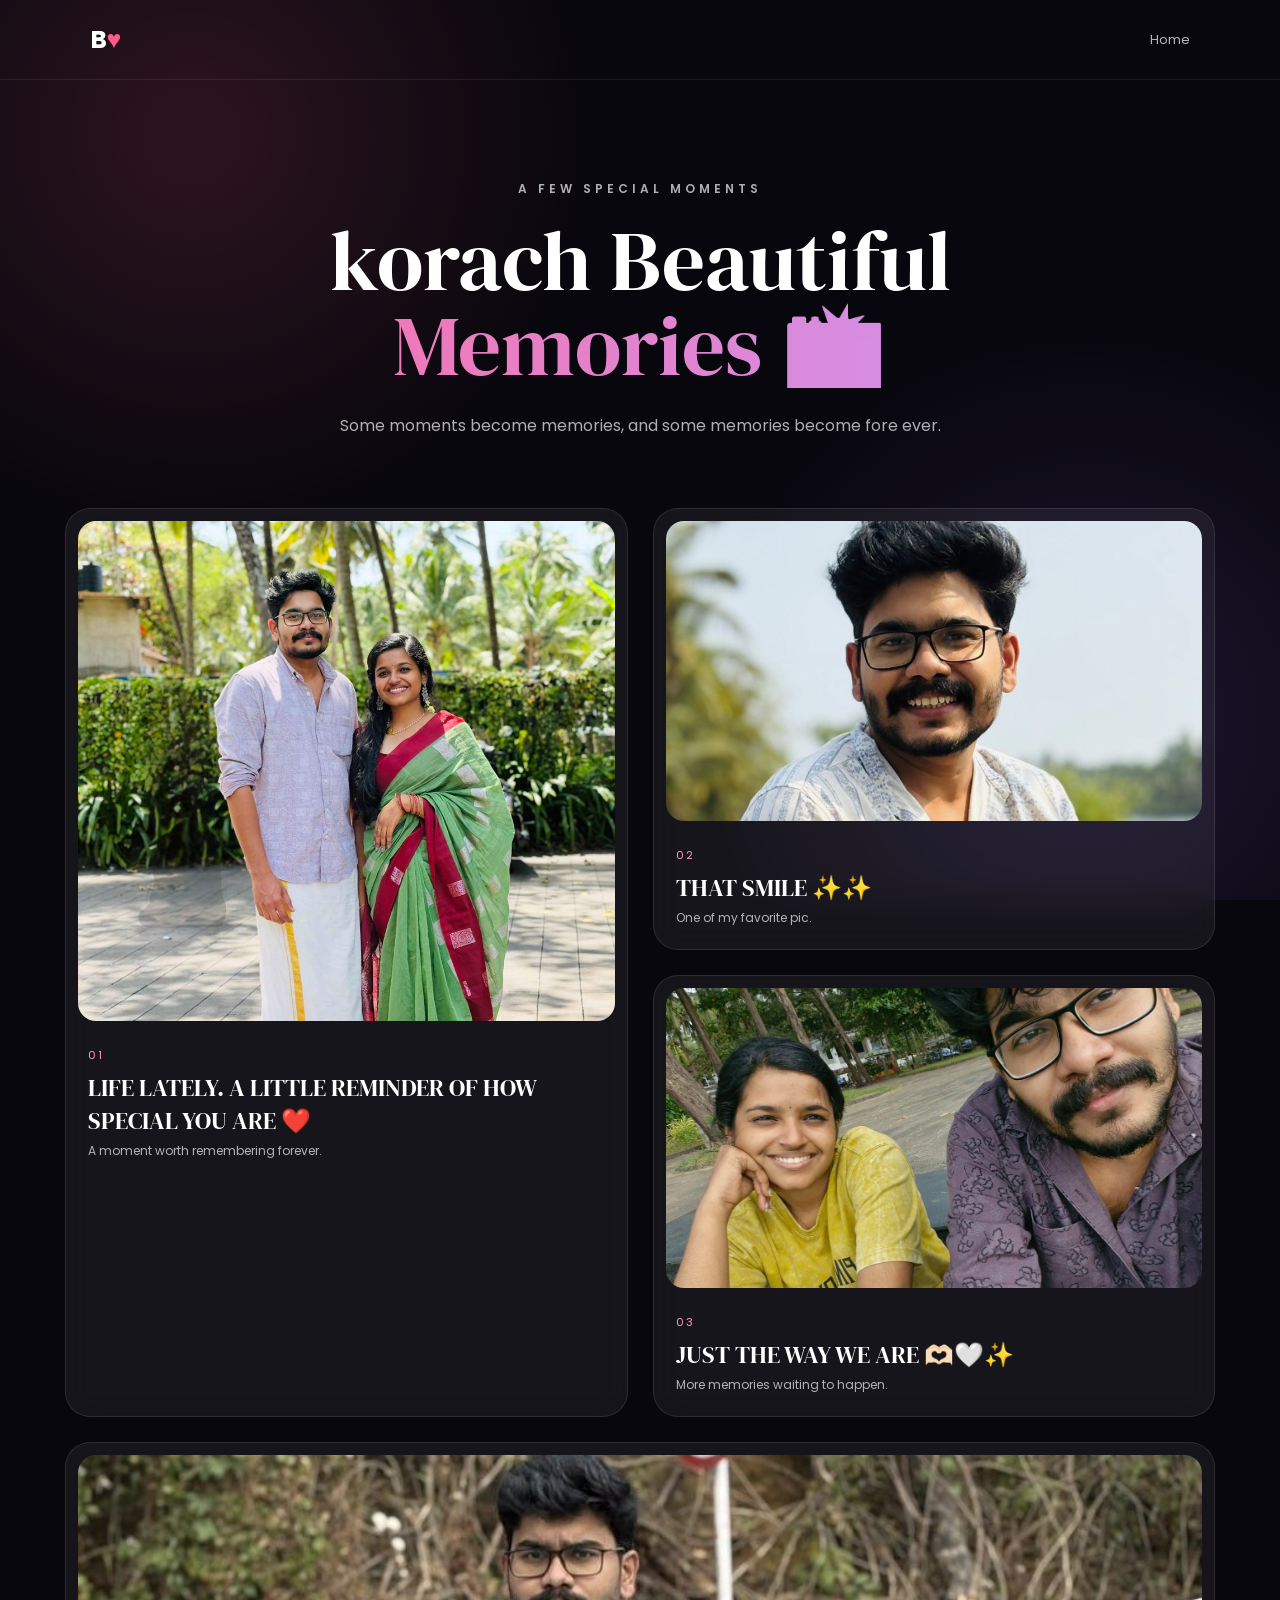
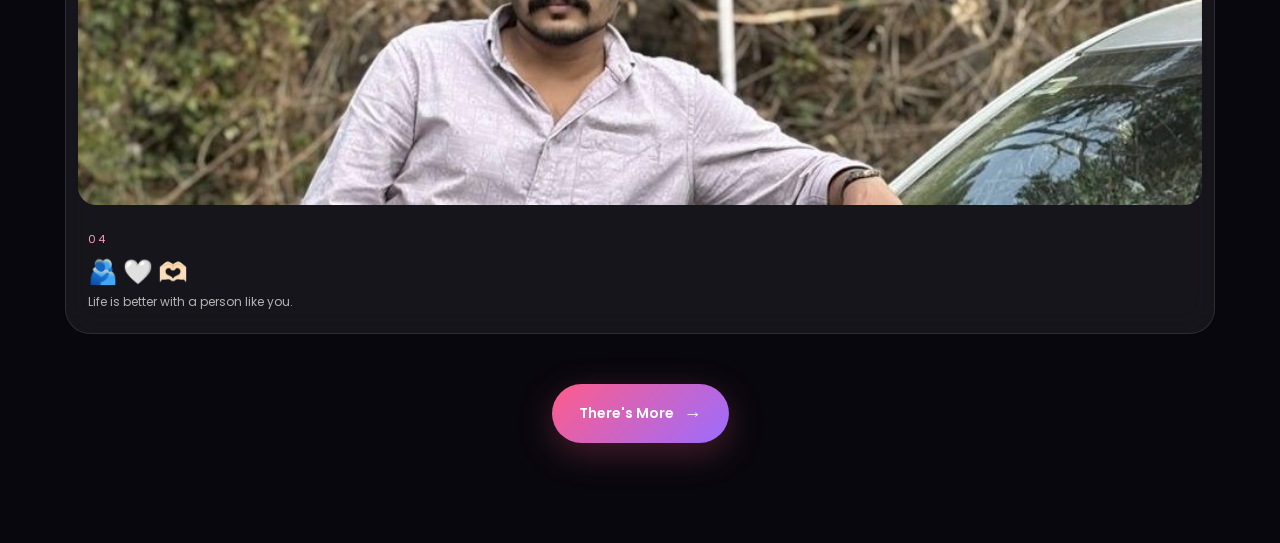
==== memories.html @ e25eefdf "Add birthday website" ====
<!DOCTYPE html>
<html lang="en">

<head>
    <meta charset="UTF-8">
    <meta name="viewport" content="width=device-width, initial-scale=1.0">

    <title>Nalla  Memories 📸</title>

    <link rel="stylesheet" href="style.css">

    <link rel="preconnect" href="https://fonts.googleapis.com">
    <link rel="preconnect" href="https://fonts.gstatic.com" crossorigin>

    <link href="https://fonts.googleapis.com/css2?family=DM+Serif+Display&family=Poppins:wght@300;400;500;600;700&display=swap"
        rel="stylesheet">
</head>

<body>

    <div class="page-background"></div>

    <header class="navbar">

        <div class="logo">
            B<span>♥</span>
        </div>

        <a href="index.html">
            Home
        </a>

    </header>

    <main class="memories-section">

        <div class="section-heading">

            <p class="small-title">
                A FEW SPECIAL MOMENTS
            </p>

            <h1>
                korach Beautiful
                <span>Memories 📸</span>
            </h1>

            <p>
                Some moments become memories,
                and some memories become fore ever.
            </p>

        </div>


        <div class="photo-grid">


            <!-- MEMORY 1 -->

            <div class="photo-card card-large">

                <div class="image-wrapper">

                    <img
                        src="juju.jpeg"
                        alt="Memory 1"
                    >

                </div>

                <div class="photo-info">

                    <span>01</span>

                    <h3>
                         LIFE LATELY. A LITTLE REMINDER OF HOW SPECIAL YOU ARE ❤️
                    </h3>

                    <p>
                        A moment worth remembering forever.
                    </p>

                </div>

            </div>


            <!-- MEMORY 2 -->

            <div class="photo-card">

                <div class="image-wrapper">

                    <img
                        src="yy.jpeg"
                        alt="Memory 2"
                    >

                </div>

                <div class="photo-info">

                    <span>02</span>

                    <h3>
                        THAT SMILE ✨✨
                    </h3>

                    <p>
                        One of my favorite pic.
                    </p>

                </div>

            </div>


            <!-- MEMORY 3 -->

            <div class="photo-card">

                <div class="image-wrapper">

                    <img
                        src="kkjj.jpeg"
                        alt="Memory 3"
                    >

                </div>

                <div class="photo-info">

                    <span>03</span>

                    <h3>
                        JUST THE WAY WE ARE 🫶🏻🤍✨
                    </h3>

                    <p>
                        More memories waiting to happen.
                    </p>

                </div>

            </div>


            <!-- MEMORY 4 -->

            <div class="photo-card card-wide">

                <div class="image-wrapper">

                    <img
                        src="nb.jpeg"
                        alt="Memory 4"
                    >

                </div>

                <div class="photo-info">

                    <span>04</span>

                    <h3>
                        🫂  🤍  🫶🏻
                    </h3>

                    <p>
                        Life is better with a person like you.
                    </p>

                </div>

            </div>

        </div>


        <!-- NEXT PAGE -->

        <a href="message.html" class="main-btn next-btn">

            There's More

            <span>→</span>

        </a>

    </main>

    <script src="script.js"></script>

</body>

</html>
---- style.css ----
/* =========================================================
   BIRTHDAY WEBSITE
   COMPLETE STYLE.CSS
========================================================= */

* {
    margin: 0;
    padding: 0;
    box-sizing: border-box;
}

:root {
    --pink: #ff5c8a;
    --pink-light: #ff9fba;
    --purple: #9b6cff;
    --dark: #08070d;
    --dark-2: #111018;
    --white: #ffffff;
    --muted: rgba(255, 255, 255, 0.68);
}

html {
    scroll-behavior: smooth;
}

body {
    min-height: 100vh;
    background: var(--dark);
    color: white;
    font-family: "Poppins", sans-serif;
    overflow-x: hidden;
}

a {
    text-decoration: none;
}

button {
    font-family: inherit;
}

h1,
h2,
h3 {
    font-family: "DM Serif Display", serif;
    font-weight: 400;
}


/* =========================================================
   COMMON BUTTON
========================================================= */

.main-btn {
    display: inline-flex;
    align-items: center;
    justify-content: center;
    gap: 10px;

    padding: 16px 27px;

    border: none;
    border-radius: 50px;

    color: white;

    background:
        linear-gradient(
            135deg,
            var(--pink),
            var(--purple)
        );

    font-size: 14px;
    font-weight: 600;

    cursor: pointer;

    box-shadow:
        0 10px 35px rgba(255, 92, 138, 0.25);

    transition:
        transform 0.3s ease,
        box-shadow 0.3s ease;
}

.main-btn span {
    font-size: 18px;
}

.main-btn:hover {
    transform: translateY(-4px);

    box-shadow:
        0 15px 50px rgba(255, 92, 138, 0.4);
}

.small-title {
    font-size: 12px;

    letter-spacing: 4px;

    color: var(--pink-light);

    margin-bottom: 20px;

    font-weight: 600;
}


/* =========================================================
   HOME PAGE
========================================================= */

.home-page {
    position: relative;

    background:
        radial-gradient(
            circle at 15% 20%,
            rgba(255, 92, 138, 0.18),
            transparent 30%
        ),
        radial-gradient(
            circle at 85% 80%,
            rgba(155, 108, 255, 0.18),
            transparent 30%
        ),
        var(--dark);
}

.hero {
    min-height: 100vh;

    display: flex;

    align-items: center;
    justify-content: center;

    text-align: center;

    padding: 30px;
}

.hero-content {
    width: min(800px, 100%);

    animation:
        fadeUp 1.2s ease;
}

.hero h1 {
    font-size:
        clamp(60px, 10vw, 120px);

    line-height: 0.95;

    margin-bottom: 30px;
}

.hero h1 span {
    display: block;

    background:
        linear-gradient(
            90deg,
            #ff6b9d,
            #c59bff
        );

    -webkit-background-clip: text;
    background-clip: text;

    color: transparent;
}

.hero-description {
    max-width: 600px;

    margin:
        0 auto 35px;

    color: var(--muted);

    font-size: 16px;

    line-height: 1.8;
}

.scroll-text {
    margin-top: 30px;

    font-size: 11px;

    letter-spacing: 2px;

    color:
        rgba(255,255,255,0.4);
}


/* =========================================================
   FLOATING HEARTS
========================================================= */

.floating-hearts span {
    position: fixed;

    bottom: -50px;

    color:
        rgba(255, 92, 138, 0.35);

    font-size: 25px;

    pointer-events: none;

    animation:
        floatHeart 8s linear infinite;

    z-index: 2;
}

.floating-hearts span:nth-child(1) {
    left: 10%;
    animation-delay: 0s;
}

.floating-hearts span:nth-child(2) {
    left: 25%;
    animation-delay: 2s;
}

.floating-hearts span:nth-child(3) {
    left: 45%;
    animation-delay: 4s;
}

.floating-hearts span:nth-child(4) {
    left: 65%;
    animation-delay: 1s;
}

.floating-hearts span:nth-child(5) {
    left: 80%;
    animation-delay: 3s;
}

.floating-hearts span:nth-child(6) {
    left: 90%;
    animation-delay: 5s;
}

@keyframes floatHeart {

    0% {
        bottom: -50px;
        opacity: 0;

        transform:
            translateX(0)
            rotate(0deg);
    }

    20% {
        opacity: 1;
    }

    100% {
        bottom: 110%;
        opacity: 0;

        transform:
            translateX(80px)
            rotate(360deg);
    }
}


/* =========================================================
   PAGE BACKGROUND
========================================================= */

.page-background {
    position: fixed;

    inset: 0;

    z-index: -1;

    background:
        radial-gradient(
            circle at 15% 15%,
            rgba(255, 92, 138, 0.15),
            transparent 30%
        ),
        radial-gradient(
            circle at 85% 80%,
            rgba(155, 108, 255, 0.15),
            transparent 30%
        ),
        var(--dark);
}


/* =========================================================
   NAVBAR
========================================================= */

.navbar {
    height: 80px;

    display: flex;

    align-items: center;

    justify-content: space-between;

    padding: 0 7%;

    border-bottom:
        1px solid
        rgba(255,255,255,0.08);
}

.navbar .logo {
    font-size: 25px;
    font-weight: 700;
}

.navbar .logo span {
    color: var(--pink);
}

.navbar a {
    color:
        rgba(255,255,255,0.7);

    font-size: 13px;

    transition: 0.3s;
}

.navbar a:hover {
    color: white;
}


/* =========================================================
   MEMORY BUTTON
========================================================= */

.memory {
    position: fixed;

    top: 25px;
    left: 30px;

    z-index: 100;

    display: inline-flex;

    align-items: center;
    justify-content: center;

    padding:
        10px 18px;

    border-radius: 50px;

    color:
        rgba(255,255,255,0.9);

    background:
        rgba(255,255,255,0.07);

    border:
        1px solid
        rgba(255,255,255,0.12);

    backdrop-filter:
        blur(15px);

    -webkit-backdrop-filter:
        blur(15px);

    transition:
        0.3s ease;
}

.memory a {
    color: inherit;
}

.memory:hover {
    color: white;

    background:
        linear-gradient(
            135deg,
            rgba(255,92,138,0.9),
            rgba(155,108,255,0.9)
        );

    border-color: transparent;

    transform:
        translateY(-3px);

    box-shadow:
        0 10px 30px
        rgba(255,92,138,0.25);
}


/* =========================================================
   MEMORIES
========================================================= */

.memories-section {
    width:
        min(1150px, 90%);

    margin: auto;

    padding:
        100px 0;
}

.section-heading {
    text-align: center;

    margin-bottom: 70px;
}

.section-heading h1 {
    font-size:
        clamp(50px, 7vw, 85px);

    line-height: 1;

    margin-bottom: 25px;
}

.section-heading h1 span {
    display: block;

    background:
        linear-gradient(
            90deg,
            #ff6b9d,
            #c59bff
        );

    -webkit-background-clip: text;
    background-clip: text;

    color: transparent;
}

.section-heading p {
    color: var(--muted);
}


/* =========================================================
   PHOTO GRID
========================================================= */

.photo-grid {
    display: grid;

    grid-template-columns:
        repeat(2, 1fr);

    gap: 25px;
}

.photo-card {
    position: relative;

    padding: 12px;

    border-radius: 25px;

    background:
        rgba(255,255,255,0.06);

    border:
        1px solid
        rgba(255,255,255,0.1);

    backdrop-filter:
        blur(15px);

    transition:
        0.4s ease;
}

.photo-card:hover {
    transform:
        translateY(-10px);

    border-color:
        rgba(255,92,138,0.5);

    box-shadow:
        0 25px 70px
        rgba(0,0,0,0.4);
}

.card-large {
    grid-row: span 2;
}

.card-wide {
    grid-column: span 2;
}

.image-wrapper {
    width: 100%;

    height: 300px;

    overflow: hidden;

    border-radius: 18px;
}

.card-large .image-wrapper {
    height: 500px;
}

.card-wide .image-wrapper {
    height: 350px;
}

.image-wrapper img {
    width: 100%;
    height: 100%;

    object-fit: cover;

    display: block;

    transition:
        transform 0.6s ease;
}

.photo-card:hover img {
    transform:
        scale(1.07);
}

.photo-info {
    padding:
        20px 10px 10px;
}

.photo-info span {
    color: var(--pink-light);

    font-size: 11px;

    letter-spacing: 2px;
}

.photo-info h3 {
    font-size: 24px;

    margin:
        5px 0;
}

.photo-info p {
    color: var(--muted);

    font-size: 12px;
}

.next-btn {
    display: flex;

    width: fit-content;

    margin:
        50px auto 0;
}


/* =========================================================
   MESSAGE PAGE
========================================================= */

.message-container {
    min-height: 100vh;

    display: flex;

    flex-direction: column;

    align-items: center;

    justify-content: center;

    text-align: center;

    padding:
        80px 20px 40px;
}

.envelope-icon {
    font-size: 65px;

    margin-bottom: 20px;

    animation:
        heartbeat 1.5s infinite;
}

.message-container h1 {
    font-size:
        clamp(50px, 8vw, 90px);

    line-height: 1;

    margin-bottom: 40px;
}

.message-container h1 span {
    display: block;

    background:
        linear-gradient(
            90deg,
            #ff6b9d,
            #c59bff
        );

    -webkit-background-clip: text;
    background-clip: text;

    color: transparent;
}


/* =========================================================
   MESSAGE CARD
========================================================= */

.message-card {
    width:
        min(750px, 95%);

    min-height: 220px;

    padding: 40px;

    margin-bottom: 40px;

    display: flex;

    align-items: center;
    justify-content: center;

    border-radius: 25px;

    background:
        rgba(255,255,255,0.06);

    border:
        1px solid
        rgba(255,255,255,0.1);

    backdrop-filter:
        blur(20px);

    box-shadow:
        0 20px 80px
        rgba(0,0,0,0.2);
}

.message-card p {
    width: 100%;

    color:
        rgba(255,255,255,0.85);

    font-size: 15px;

    line-height: 2;

    text-align: left;

    white-space: pre-line;
}

.message-card p::after {
    content: "|";

    color: var(--pink-light);

    animation:
        blink 0.8s infinite;
}


/* =========================================================
   SURPRISE PAGE
========================================================= */

.surprise-page {
    position: relative;

    min-height: 100vh;

    overflow-x: hidden;

    background:
        radial-gradient(
            circle at center,
            rgba(255,92,138,0.15),
            transparent 50%
        ),
        var(--dark);
}


/* =========================================================
   CONFETTI
========================================================= */

#confetti {
    position: fixed;

    inset: 0;

    width: 100%;
    height: 100%;

    pointer-events: none;

    z-index: 1000;
}


/* =========================================================
   PREVIOUS BUTTON
========================================================= */

.previous-btn {
    position: fixed;

    top: 25px;
    left: 30px;

    z-index: 100;

    display: inline-flex;

    align-items: center;

    gap: 8px;

    padding:
        10px 18px;

    color:
        rgba(255,255,255,0.9);

    background:
        rgba(255,255,255,0.07);

    border:
        1px solid
        rgba(255,255,255,0.12);

    border-radius: 50px;

    backdrop-filter:
        blur(15px);

    transition:
        0.3s ease;
}

.previous-btn:hover {
    color: white;

    background:
        linear-gradient(
            135deg,
            rgba(255,92,138,0.9),
            rgba(155,108,255,0.9)
        );

    border-color: transparent;

    transform:
        translateY(-3px);

    box-shadow:
        0 10px 30px
        rgba(255,92,138,0.3);
}


/* =========================================================
   SURPRISE CONTAINER
========================================================= */

.surprise-container {
    min-height: 100vh;

    display: flex;

    flex-direction: column;

    align-items: center;

    justify-content: center;

    text-align: center;

    padding:
        80px 20px 40px;
}

.sparkle {
    font-size: 35px;

    margin-bottom: 10px;

    animation:
        sparkle 2s infinite;
}

.surprise-container h1 {
    font-size:
        clamp(50px, 8vw, 100px);

    line-height: 0.95;

    margin-bottom: 5px;
}

.surprise-container h1 span {
    display: block;

    background:
        linear-gradient(
            90deg,
            #ff6b9d,
            #c59bff
        );

    -webkit-background-clip: text;
    background-clip: text;

    color: transparent;
}


/* =========================================================
   CAKE SCENE
========================================================= */

.cake-scene {
    position: relative;

    width: 320px;
    height: 240px;

    margin:
        0 auto;

    display: flex;

    align-items: flex-end;
    justify-content: center;
}


/* =========================================================
   BLACK CAKE
========================================================= */

.cake {
    position: relative;

    width: 220px;
    height: 170px;

    margin: 0 auto;

    transform-origin:
        center bottom;

    transition:
        transform 5s
        cubic-bezier(.65,0,.35,1);
}


/* =========================================================
   PLATE
========================================================= */

.plate {
    position: absolute;

    z-index: 1;

    bottom: 0;
    left: 0;

    width: 220px;
    height: 20px;

    border-radius: 50%;

    background:
        linear-gradient(
            180deg,
            #55505c,
            #f5f5f6
        );

    box-shadow:
        0 8px 25px
        rgba(0,0,0,0.5);
}


/* =========================================================
   BLACK CAKE BODY
========================================================= */

.cake-body {
    position: absolute;

    z-index: 2;

    bottom: 20px;
    left: 25px;

    width: 170px;
    height: 100px;

    border-radius:
        15px
        15px
        25px
        25px;

    background:
        linear-gradient(
            180deg,
            #33323a,
            #050505
        );

    box-shadow:
        inset 0 -20px
        rgba(0,0,0,0.6),

        0 12px 35px
        rgba(0,0,0,0.45);

    transition:
        transform 5s
        cubic-bezier(.65,0,.35,1);
}


/* =========================================================
   BLACK CAKE TOP
========================================================= */

.cake-top {
    position: absolute;

    z-index: 4;

    left: 25px;
    top: 50px;

    width: 170px;
    height: 45px;

    border-radius: 50%;

    background:
        linear-gradient(
            180deg,
            #4a4650,
            #111116
        );

    box-shadow:
        inset 0 -8px
        rgba(255,255,255,0.07),

        0 5px 20px
        rgba(0,0,0,0.35);

    transition:
        transform 5s
        cubic-bezier(.65,0,.35,1);
}


/* =========================================================
   CREAM
========================================================= */

.cream {
    position: absolute;

    top: 5px;
    left: 0;

    width: 100%;
    height: 25px;

    background:
        linear-gradient(
            180deg,
            #ffffff,
            #dcdcdc
        );

    border-radius: 50%;
}


/* =========================================================
   CAKE DECORATION
========================================================= */

.cake-line {
    position: absolute;

    width: 30px;
    height: 12px;

    background:
        #5d5863;

    border-radius:
        0 0 20px 20px;

    top: 25px;
    left: 25px;
}

.cake-line.second {
    left: 115px;
}


/* =========================================================
   CANDLE
========================================================= */

.candle {
    position: absolute;

    z-index: 8;

    top: 0;
    left: 100px;

    width: 20px;
    height: 55px;

    background:
        repeating-linear-gradient(
            45deg,
            #fff,
            #fff 6px,
            #ff6b9d 6px,
            #ff6b9d 12px
        );

    border-radius: 5px;

    transition:
        opacity 1.5s ease,
        transform 1.5s ease;
}


/* =========================================================
   FLAME
========================================================= */

.flame {
    position: absolute;

    width: 18px;
    height: 25px;

    top: -25px;
    left: 1px;

    background:
        linear-gradient(
            #fff4a3,
            #ffd166
        );

    border-radius:
        50% 50% 50% 0;

    transform:
        rotate(-45deg);

    animation:
        flame 0.6s
        infinite alternate;

    box-shadow:
        0 0 18px
        rgba(255,209,102,0.8);
}


/* =========================================================
   KNIFE
========================================================= */

.cake-knife {
    position: absolute;

    z-index: 20;

    top: -45px;
    right: 25px;

    width: 100px;
    height: 170px;

    opacity: 0;

    transform:
        rotate(35deg)
        translateY(-180px);

    transform-origin:
        bottom center;

    transition:
        transform 5s
        cubic-bezier(.65,0,.35,1),

        opacity 0.8s ease;
}


/* =========================================================
   KNIFE BLADE
========================================================= */

.knife-blade {
    position: absolute;

    left: 25px;
    top: 0;

    width: 18px;
    height: 110px;

    background:
        linear-gradient(
            90deg,
            #bdbdbd,
            #ffffff,
            #d7d7d7
        );

    border-radius:
        5px
        5px
        2px
        2px;

    box-shadow:
        0 3px 15px
        rgba(0,0,0,0.4);
}


/* =========================================================
   KNIFE HANDLE
========================================================= */

.knife-handle {
    position: absolute;

    left: 18px;
    top: 100px;

    width: 32px;
    height: 65px;

    border-radius: 8px;

    background:
        linear-gradient(
            90deg,
            #151515,
            #555,
            #151515
        );

    box-shadow:
        0 5px 15px
        rgba(0,0,0,0.5);
}


/* =========================================================
   CAKE CUTTING
========================================================= */

.cake-cutting .cake-knife {

    opacity: 1;

    transform:
        rotate(10deg)
        translateY(80px);
}


/* Cake moves */

.cake-cutting .cake {

    transform:
        translateY(4px);
}


/* Cake body moves */

.cake-cutting .cake-body {

    transform:
        translateX(-22px);
}


/* Cake top moves */

.cake-cutting .cake-top {

    transform:
        translateX(-22px);
}


/* Candle goes out */

.cake-cutting .candle {

    opacity: 0;

    transform:
        translateY(-15px);
}


/* Flame disappears */

.cake-cutting .flame {

    animation: none;

    opacity: 0;

    transform:
        rotate(-45deg)
        scale(0);
}


/* =========================================================
   CUT MESSAGE
========================================================= */

.cut-message {

    margin:
        0 0 15px;

    color:
        rgba(255,255,255,0.75);

    font-size: 13px;

    transition:
        0.5s ease;
}


/* =========================================================
   FINAL MESSAGE
========================================================= */

.final-message {

    max-width: 600px;

    margin:
        5px auto 15px;

    color: var(--muted);

    font-size: 14px;

    line-height: 1.8;
}

.surprise-container h2 {

    font-size: 27px;

    margin-bottom: 25px;
}


/* =========================================================
   CELEBRATE BUTTON
========================================================= */

.celebrate-btn {

    transition:
        transform 0.3s ease,
        opacity 0.3s ease;
}

.celebrate-btn:hover {

    transform:
        translateY(-4px)
        scale(1.03);
}

.celebrate-btn.clicked {

    pointer-events: none;

    opacity: 0.55;
}


/* =========================================================
   RESTART
========================================================= */

.restart-btn {

    margin-top: 20px;

    padding: 5px 10px;

    border: none;

    background: transparent;

    color:
        rgba(255,255,255,0.5);

    cursor: pointer;

    font-size: 12px;

    transition: 0.3s;
}

.restart-btn:hover {

    color:
        var(--pink-light);

    transform:
        translateY(-2px);
}


/* =========================================================
   ANIMATIONS
========================================================= */

@keyframes fadeUp {

    from {

        opacity: 0;

        transform:
            translateY(40px);

    }

    to {

        opacity: 1;

        transform:
            translateY(0);

    }
}


@keyframes heartbeat {

    0%,
    100% {

        transform:
            scale(1);

    }

    50% {

        transform:
            scale(1.15);

    }

}


@keyframes blink {

    50% {

        opacity: 0;

    }

}


@keyframes sparkle {

    0%,
    100% {

        transform:
            rotate(0)
            scale(1);

    }

    50% {

        transform:
            rotate(180deg)
            scale(1.3);

    }

}


@keyframes flame {

    from {

        transform:
            rotate(-45deg)
            scale(1);

    }

    to {

        transform:
            rotate(-45deg)
            scale(1.15);

    }

}


/* =========================================================
   TABLET
========================================================= */

@media (max-width: 700px) {

    .hero {
        padding: 25px;
    }


    .hero h1 {
        font-size: 60px;
    }


    .photo-grid {

        grid-template-columns: 1fr;

    }


    .card-large {

        grid-row: auto;

    }


    .card-wide {

        grid-column: auto;

    }


    .card-large .image-wrapper,
    .card-wide .image-wrapper,
    .image-wrapper {

        height: 350px;

    }


    .section-heading h1 {

        font-size: 55px;

    }


    .message-container h1 {

        font-size: 55px;

    }


    .message-card {

        padding: 25px;

    }


    .surprise-container h1 {

        font-size: 55px;

    }


    .surprise-container h2 {

        font-size: 23px;

    }

}


/* =========================================================
   SMALL MOBILE
========================================================= */

@media (max-width: 450px) {

    .memory,
    .previous-btn {

        top: 15px;

        left: 15px;

        padding:
            8px 14px;

        font-size: 12px;

    }


    .hero h1 {

        font-size: 48px;

    }


    .hero-description {

        font-size: 14px;

    }


    .message-container {

        padding:
            75px 15px 30px;

    }


    .message-container h1 {

        font-size: 48px;

    }


    .message-card {

        width: 100%;

        min-height: 250px;

        padding:
            22px 18px;

    }


    .message-card p {

        font-size: 13px;

        line-height: 1.8;

    }


    .surprise-container {

        padding:
            75px 15px 30px;

    }


    .surprise-container h1 {

        font-size: 48px;

    }


    .cake-scene {

        transform:
            scale(0.82);

        margin-top: -10px;

        margin-bottom: -20px;

    }


    .final-message {

        max-width: 330px;

        font-size: 12px;

    }


    .surprise-container h2 {

        font-size: 20px;

    }


    .main-btn {

        padding:
            14px 22px;

        font-size: 13px;

    }

}
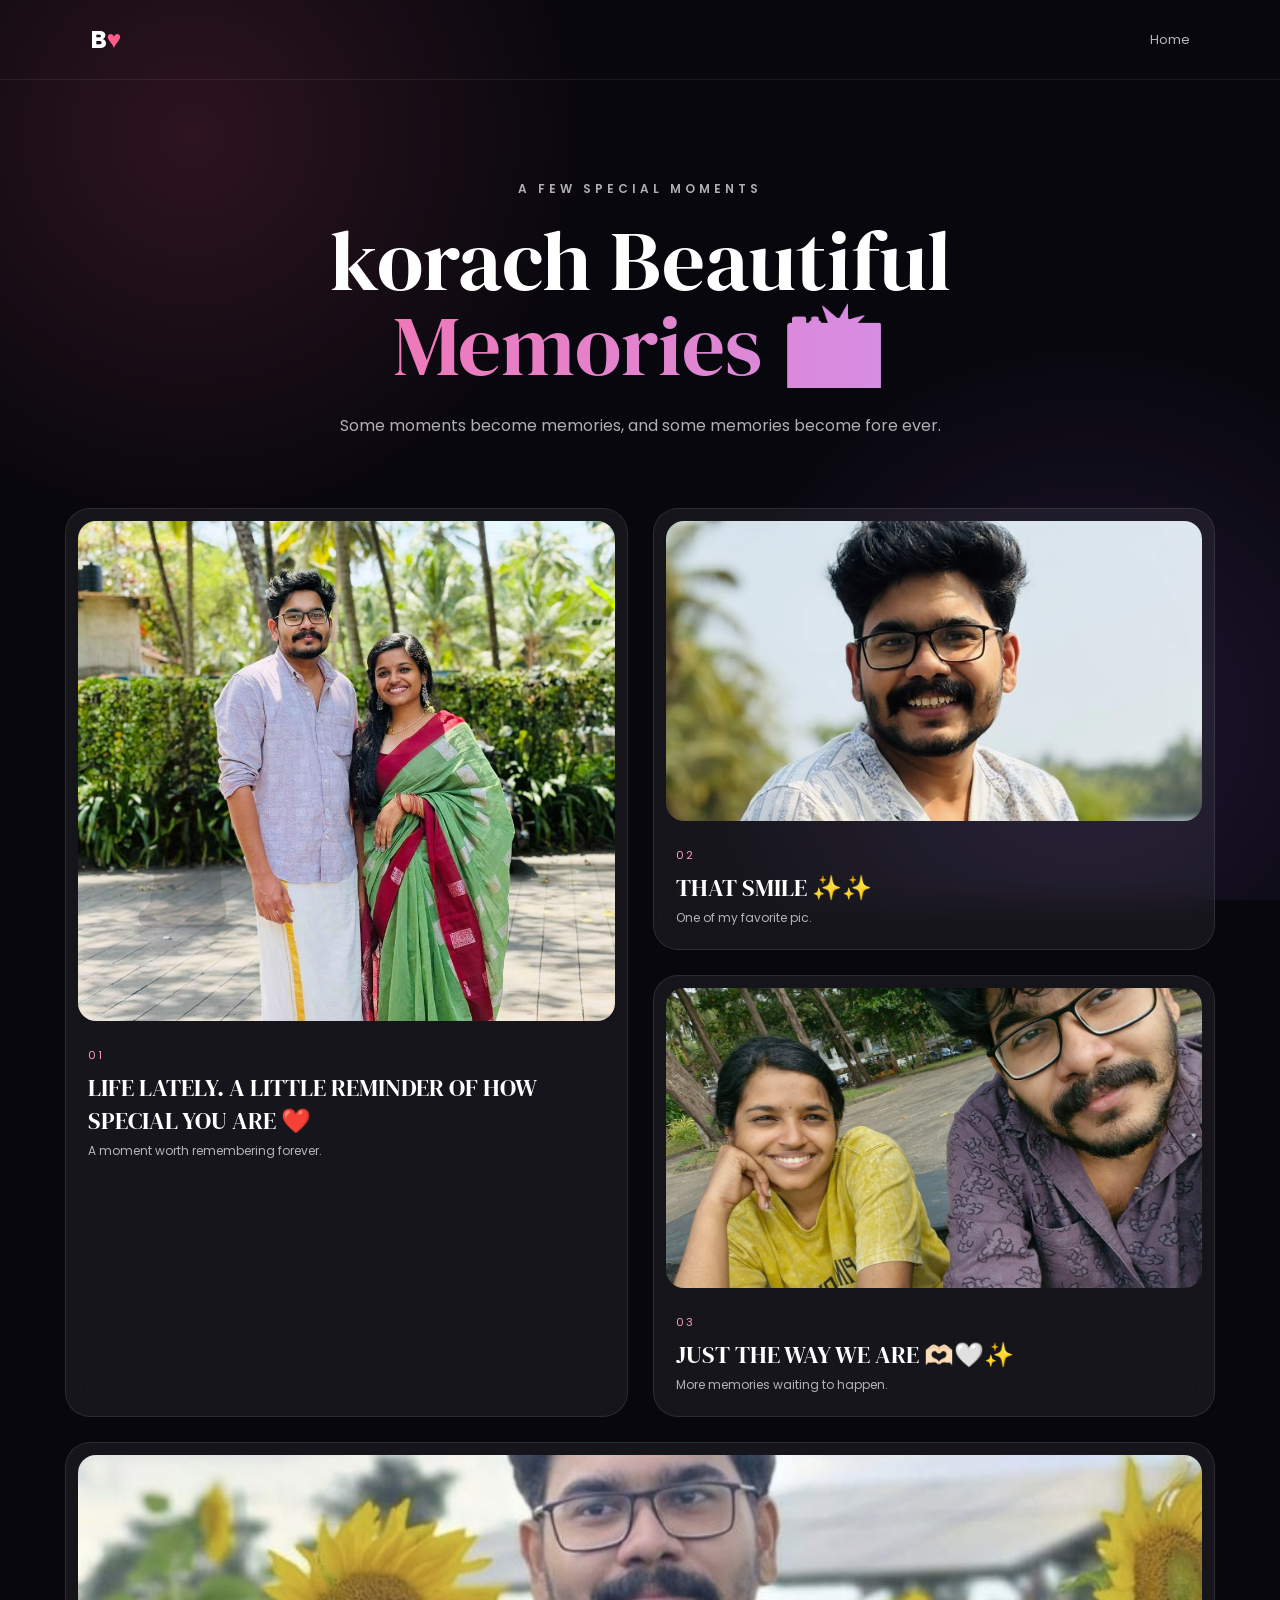
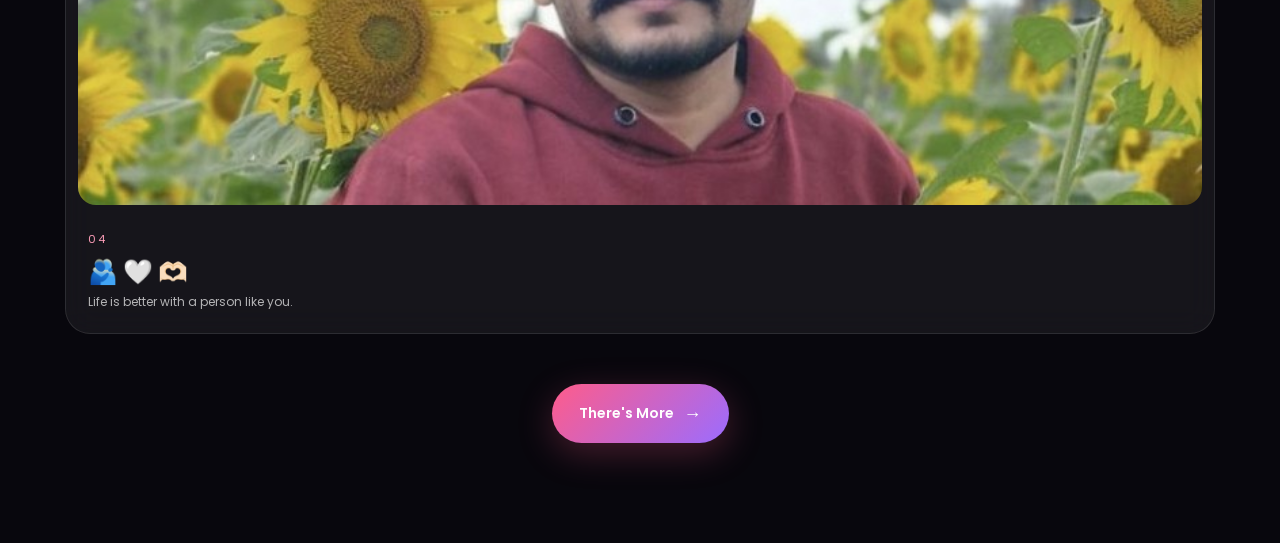
==== commit add6d97c: "Update birthday website" ====
--- a/memories.html
+++ b/memories.html
@@ -153,7 +153,7 @@
                 <div class="image-wrapper">
 
                     <img
-                        src="nb.jpeg"
+                        src="gg.jpeg"
                         alt="Memory 4"
                     >
 
--- a/style.css
+++ b/style.css
@@ -868,37 +868,75 @@
 .cake-scene {
     position: relative;
 
-    width: 320px;
-    height: 240px;
+    width: 390px;
+    height: 310px;
 
     margin:
-        0 auto;
+        5px auto 0;
 
     display: flex;
 
     align-items: flex-end;
+
     justify-content: center;
-}
-
-
-/* =========================================================
-   BLACK CAKE
+
+    filter:
+        drop-shadow(
+            0 40px 40px
+            rgba(0,0,0,.45)
+        );
+}
+
+
+/* =========================================================
+   PREMIUM GOLDEN HALO
+========================================================= */
+
+.cake-scene::before {
+    content: "";
+
+    position: absolute;
+
+    width: 310px;
+    height: 180px;
+
+    left: 50%;
+    bottom: 20px;
+
+    transform:
+        translateX(-50%);
+
+    background:
+        radial-gradient(
+            ellipse,
+            rgba(216,179,106,.17),
+            transparent 70%
+        );
+
+    filter: blur(20px);
+
+    pointer-events: none;
+}
+
+
+/* =========================================================
+   CAKE
 ========================================================= */
 
 .cake {
     position: relative;
 
-    width: 220px;
-    height: 170px;
-
-    margin: 0 auto;
+    width: 240px;
+    height: 176px;
 
     transform-origin:
         center bottom;
 
     transition:
-        transform 5s
+        transform 5.2s
         cubic-bezier(.65,0,.35,1);
+
+    z-index: 5;
 }
 
 
@@ -912,28 +950,76 @@
     z-index: 1;
 
     bottom: 0;
-    left: 0;
-
-    width: 220px;
-    height: 20px;
+    left: 50%;
+
+    width: 285px;
+    height: 30px;
+
+    transform:
+        translateX(-50%);
 
     border-radius: 50%;
 
     background:
         linear-gradient(
             180deg,
-            #55505c,
-            #f5f5f6
+            #292929 0%,
+            #141414 35%,
+            #080808 72%,
+            #000000 100%
         );
 
     box-shadow:
-        0 8px 25px
-        rgba(0,0,0,0.5);
-}
-
-
-/* =========================================================
-   BLACK CAKE BODY
+        0 14px 32px
+        rgba(0,0,0,.75),
+
+        0 2px 0
+        rgba(255,255,255,.07),
+
+        0 0 30px
+        rgba(0,0,0,.8);
+}
+
+.plate::before {
+    content: "";
+
+    position: absolute;
+
+    inset:
+        4px 18px 7px;
+
+    border-radius: 50%;
+
+    background:
+        radial-gradient(
+            ellipse at center,
+            #202020,
+            #0a0a0a 72%
+        );
+}
+
+.plate::after {
+    content: "";
+
+    position: absolute;
+
+    inset:
+        6px 30px 8px;
+
+    border-radius: 50%;
+
+    border:
+        1px solid
+        rgba(255,255,255,.11);
+
+    box-shadow:
+        inset 0 1px
+        rgba(255,255,255,.08);
+}
+
+
+/* =========================================================
+   PREMIUM CAKE BODY
 ========================================================= */
 
 .cake-body {
@@ -941,40 +1027,113 @@
 
     z-index: 2;
 
-    bottom: 20px;
+    bottom: 24px;
     left: 25px;
 
-    width: 170px;
-    height: 100px;
-
+    width: 190px;
+    height: 98px;
+
+    /*
+     * Rounded premium cake silhouette.
+     */
     border-radius:
-        15px
-        15px
-        25px
-        25px;
+        25px 25px 32px 32px;
 
     background:
         linear-gradient(
             180deg,
-            #33323a,
-            #050505
+            #f1dcae 0%,
+            #d1a264 16%,
+            #9a6638 42%,
+            #654027 70%,
+            #382218 100%
         );
 
     box-shadow:
-        inset 0 -20px
-        rgba(0,0,0,0.6),
-
-        0 12px 35px
-        rgba(0,0,0,0.45);
+        inset 0 -18px 28px
+        rgba(0,0,0,.35),
+
+        inset 0 3px
+        rgba(255,255,255,.38),
+
+        inset 10px 0 18px
+        rgba(255,245,207,.08),
+
+        0 18px 35px
+        rgba(0,0,0,.52);
+
+    overflow: hidden;
 
     transition:
-        transform 5s
+        transform 5.2s
         cubic-bezier(.65,0,.35,1);
 }
 
 
-/* =========================================================
-   BLACK CAKE TOP
+/*
+ * Premium glossy highlight.
+ */
+
+.cake-body::after {
+    content: "";
+
+    position: absolute;
+
+    inset: 0;
+
+    border-radius: inherit;
+
+    background:
+        linear-gradient(
+            105deg,
+            transparent 15%,
+            rgba(255,242,198,.15) 40%,
+            rgba(255,255,255,.05) 52%,
+            transparent 75%
+        );
+
+    pointer-events: none;
+}
+
+
+/*
+ * Simulated cut gap.
+ * This appears only after the slice separates.
+ */
+
+.cake-body::before {
+    content: "";
+
+    position: absolute;
+
+    z-index: 10;
+
+    right: -1px;
+    top: 0;
+
+    width: 52px;
+    height: 100%;
+
+    background:
+        linear-gradient(
+            90deg,
+            transparent 0%,
+            rgba(8,7,13,.2) 20%,
+            rgba(8,7,13,.92) 72%,
+            rgba(8,7,13,1) 100%
+        );
+
+    opacity: 0;
+
+    pointer-events: none;
+
+    transition:
+        opacity 1.2s ease 4s;
+}
+
+
+/* =========================================================
+   CAKE TOP
 ========================================================= */
 
 .cake-top {
@@ -983,79 +1142,134 @@
     z-index: 4;
 
     left: 25px;
-    top: 50px;
-
-    width: 170px;
-    height: 45px;
+    top: 52px;
+
+    width: 190px;
+    height: 54px;
+
+    /*
+     * Large ellipse removes the sharp
+     * upper cake edge.
+     */
+    border-radius: 50%;
+
+    background:
+        radial-gradient(
+            ellipse at 50% 30%,
+            #fff9e6 0%,
+            #f2dba6 30%,
+            #c29456 58%,
+            #704725 85%,
+            #492d1c 100%
+        );
+
+    box-shadow:
+        inset 0 -12px 14px
+        rgba(54,31,13,.28),
+
+        inset 0 3px
+        rgba(255,255,255,.55),
+
+        0 7px 20px
+        rgba(0,0,0,.42);
+
+    transition:
+        transform 5.2s
+        cubic-bezier(.65,0,.35,1);
+}
+
+
+/*
+ * Extra creamy highlight on top.
+ */
+
+.cream-top {
+    position: absolute;
+
+    left: 8px;
+    right: 8px;
+
+    top: 6px;
+
+    height: 22px;
+
+    border-radius: 50%;
+
+    background:
+        radial-gradient(
+            ellipse at 50% 40%,
+            #ffffff,
+            #fff8e8 48%,
+            #e4d6bb 100%
+        );
+
+    opacity: .92;
+
+    box-shadow:
+        0 4px 12px
+        rgba(255,248,220,.2);
+}
+
+
+/* =========================================================
+   CREAM
+========================================================= */
+
+.cream {
+    position: absolute;
+
+    z-index: 4;
+
+    top: -1px;
+    left: 0;
+
+    width: 100%;
+    height: 25px;
 
     border-radius: 50%;
 
     background:
         linear-gradient(
             180deg,
-            #4a4650,
-            #111116
+            #fffef8 0%,
+            #f4ead7 45%,
+            #d9c8aa 100%
         );
 
     box-shadow:
-        inset 0 -8px
-        rgba(255,255,255,0.07),
-
-        0 5px 20px
-        rgba(0,0,0,0.35);
-
-    transition:
-        transform 5s
-        cubic-bezier(.65,0,.35,1);
-}
-
-
-/* =========================================================
-   CREAM
-========================================================= */
-
-.cream {
+        0 5px 12px
+        rgba(255,247,218,.22);
+}
+
+
+/* =========================================================
+   DECORATIVE DRIPS
+========================================================= */
+
+.cake-line {
     position: absolute;
 
-    top: 5px;
-    left: 0;
-
-    width: 100%;
-    height: 25px;
+    z-index: 5;
+
+    width: 34px;
+    height: 18px;
 
     background:
         linear-gradient(
             180deg,
-            #ffffff,
-            #dcdcdc
-        );
-
-    border-radius: 50%;
-}
-
-
-/* =========================================================
-   CAKE DECORATION
-========================================================= */
-
-.cake-line {
-    position: absolute;
-
-    width: 30px;
-    height: 12px;
-
-    background:
-        #5d5863;
+            #f4dfaa,
+            #b7884a
+        );
 
     border-radius:
         0 0 20px 20px;
 
-    top: 25px;
-    left: 25px;
+    top: 22px;
+    left: 27px;
 }
 
 .cake-line.second {
-    left: 115px;
+    left: 130px;
 }
 
 
@@ -1069,26 +1283,41 @@
     z-index: 8;
 
     top: 0;
-    left: 100px;
-
-    width: 20px;
-    height: 55px;
-
-    background:
-        repeating-linear-gradient(
-            45deg,
-            #fff,
-            #fff 6px,
-            #ff6b9d 6px,
-            #ff6b9d 12px
-        );
-
-    border-radius: 5px;
+    left: 110px;
+
+    width: 21px;
+    height: 57px;
+
+    /*
+     * Solid premium black.
+     * No silver lining.
+     */
+    background:
+        linear-gradient(
+            90deg,
+            #020202,
+            #111111 50%,
+            #030303
+        );
+
+    border-radius: 4px;
+
+    box-shadow:
+        0 5px 18px
+        rgba(0,0,0,.65),
+
+        inset 1px 0
+        rgba(255,255,255,.08);
 
     transition:
-        opacity 1.5s ease,
-        transform 1.5s ease;
-}
+        opacity 1.3s,
+        transform 1.3s;
+}
+
+
+/*
+ * No candle stripe / silver lining.
+ */
 
 
 /* =========================================================
@@ -1098,16 +1327,18 @@
 .flame {
     position: absolute;
 
-    width: 18px;
-    height: 25px;
-
-    top: -25px;
+    width: 19px;
+    height: 27px;
+
+    top: -27px;
     left: 1px;
 
     background:
-        linear-gradient(
-            #fff4a3,
-            #ffd166
+        radial-gradient(
+            circle at 50% 65%,
+            #fff,
+            #ffe39b 35%,
+            #d99b39 70%
         );
 
     border-radius:
@@ -1117,12 +1348,206 @@
         rotate(-45deg);
 
     animation:
-        flame 0.6s
+        royalFlame
+        .65s
         infinite alternate;
 
     box-shadow:
-        0 0 18px
-        rgba(255,209,102,0.8);
+        0 0 12px
+        #ffe6a3,
+
+        0 0 32px
+        rgba(216,165,68,.75);
+}
+
+
+/* =========================================================
+   CAKE SLICE
+========================================================= */
+
+.cake-slice {
+    position: absolute;
+
+    z-index: 7;
+
+    left: 139px;
+    bottom: 24px;
+
+    width: 76px;
+    height: 98px;
+
+    opacity: 0;
+
+    /*
+     * Starts hidden inside the cake.
+     */
+    transform:
+        translateX(0)
+        rotate(0deg);
+
+    transform-origin:
+        left bottom;
+
+    pointer-events: none;
+
+    transition:
+        opacity .8s ease 3.6s,
+        transform 1.6s
+        cubic-bezier(.2,.8,.2,1) 3.8s;
+}
+
+
+/*
+ * Main slice body.
+ */
+
+.slice-body {
+    position: absolute;
+
+    left: 0;
+    bottom: 0;
+
+    width: 76px;
+    height: 78px;
+
+    border-radius:
+        8px 8px 18px 18px;
+
+    background:
+        linear-gradient(
+            90deg,
+            #e7c995 0%,
+            #b57b43 24%,
+            #74482b 60%,
+            #3a2419 100%
+        );
+
+    box-shadow:
+        inset 0 -14px 20px
+        rgba(0,0,0,.28),
+
+        inset 2px 0
+        rgba(255,255,255,.18),
+
+        0 12px 22px
+        rgba(0,0,0,.55);
+}
+
+
+/*
+ * Cut face of slice.
+ */
+
+.slice-body::before {
+    content: "";
+
+    position: absolute;
+
+    left: 0;
+    top: 0;
+
+    width: 13px;
+    height: 100%;
+
+    border-radius:
+        8px 0 0 15px;
+
+    background:
+        linear-gradient(
+            90deg,
+            #fff2cb,
+            #d8b477
+        );
+
+    box-shadow:
+        inset -3px 0
+        rgba(73,43,22,.22);
+}
+
+
+/*
+ * Slice cream.
+ */
+
+.slice-cream-side {
+    position: absolute;
+
+    left: 4px;
+    right: 7px;
+
+    top: 3px;
+
+    height: 24px;
+
+    border-radius: 50%;
+
+    background:
+        linear-gradient(
+            180deg,
+            #fffef7,
+            #eadfca
+        );
+
+    box-shadow:
+        0 3px 8px
+        rgba(255,248,220,.2);
+}
+
+
+/*
+ * Slice top.
+ */
+
+.slice-top {
+    position: absolute;
+
+    z-index: 3;
+
+    left: 0;
+    top: -17px;
+
+    width: 76px;
+    height: 38px;
+
+    border-radius: 50%;
+
+    background:
+        radial-gradient(
+            ellipse at 50% 30%,
+            #fff9e7 0%,
+            #e5c88f 38%,
+            #9a6538 72%,
+            #5a351f 100%
+        );
+
+    box-shadow:
+        inset 0 -8px 10px
+        rgba(65,38,18,.25),
+
+        inset 0 2px
+        rgba(255,255,255,.4);
+}
+
+
+/*
+ * Slice becomes visible and separates.
+ */
+
+.cake-cutting .cake-slice {
+    opacity: 1;
+
+    transform:
+        translateX(58px)
+        rotate(4deg);
+}
+
+
+/*
+ * Reveal the cut gap in the main cake.
+ */
+
+.cake-cutting .cake-body::before {
+    opacity: 1;
 }
 
 
@@ -1135,88 +1560,89 @@
 
     z-index: 20;
 
-    top: -45px;
-    right: 25px;
-
-    width: 100px;
-    height: 170px;
+    top: -65px;
+    right: 12px;
+
+    width: 110px;
+    height: 190px;
 
     opacity: 0;
 
     transform:
         rotate(35deg)
-        translateY(-180px);
+        translateY(-200px);
 
     transform-origin:
         bottom center;
 
     transition:
-        transform 5s
+        transform 5.2s
         cubic-bezier(.65,0,.35,1),
-
-        opacity 0.8s ease;
-}
-
-
-/* =========================================================
-   KNIFE BLADE
-========================================================= */
+        opacity .7s;
+}
 
 .knife-blade {
     position: absolute;
 
-    left: 25px;
+    left: 27px;
     top: 0;
 
-    width: 18px;
-    height: 110px;
+    width: 21px;
+    height: 125px;
 
     background:
         linear-gradient(
             90deg,
-            #bdbdbd,
-            #ffffff,
-            #d7d7d7
+            #5e6870,
+            #f8f8f4 45%,
+            #aeb6b8
         );
 
     border-radius:
-        5px
-        5px
-        2px
-        2px;
+        4px 4px 2px 2px;
 
     box-shadow:
-        0 3px 15px
-        rgba(0,0,0,0.4);
-}
-
-
-/* =========================================================
-   KNIFE HANDLE
-========================================================= */
+        0 5px 20px
+        rgba(0,0,0,.55);
+}
+
+.knife-blade::after {
+    content: "";
+
+    position: absolute;
+
+    left: 4px;
+    top: 8px;
+
+    width: 2px;
+    height: 105px;
+
+    background:
+        rgba(255,255,255,.8);
+}
 
 .knife-handle {
     position: absolute;
 
     left: 18px;
-    top: 100px;
-
-    width: 32px;
-    height: 65px;
-
-    border-radius: 8px;
+    top: 114px;
+
+    width: 40px;
+    height: 72px;
+
+    border-radius: 7px;
 
     background:
         linear-gradient(
             90deg,
-            #151515,
-            #555,
-            #151515
+            #18191b,
+            #4c5051,
+            #111214
         );
 
     box-shadow:
-        0 5px 15px
-        rgba(0,0,0,0.5);
+        0 8px 20px
+        rgba(0,0,0,.6);
 }
 
 
@@ -1234,34 +1660,28 @@
 }
 
 
-/* Cake moves */
+/*
+ * IMPORTANT:
+ *
+ * The main cake does NOT move vertically
+ * or away from the plate.
+ */
 
 .cake-cutting .cake {
 
-    transform:
-        translateY(4px);
-}
-
-
-/* Cake body moves */
-
-.cake-cutting .cake-body {
-
-    transform:
-        translateX(-22px);
-}
-
-
-/* Cake top moves */
-
-.cake-cutting .cake-top {
-
-    transform:
-        translateX(-22px);
-}
-
-
-/* Candle goes out */
+    transform: none;
+}
+
+
+/*
+ * Main cake stays anchored.
+ * The slice is what moves.
+ */
+
+
+/* =========================================================
+   CANDLE GOES OUT
+========================================================= */
 
 .cake-cutting .candle {
 
@@ -1272,7 +1692,9 @@
 }
 
 
-/* Flame disappears */
+/* =========================================================
+   FLAME DISAPPEARS
+========================================================= */
 
 .cake-cutting .flame {
 
@@ -1492,6 +1914,33 @@
 
 
 /* =========================================================
+   ROYAL FLAME
+========================================================= */
+
+@keyframes royalFlame {
+
+    from {
+
+        transform:
+            rotate(-45deg)
+            scale(1)
+            translateY(0);
+
+    }
+
+    to {
+
+        transform:
+            rotate(-43deg)
+            scale(1.12)
+            translateY(-2px);
+
+    }
+
+}
+
+
+/* =========================================================
    TABLET
 ========================================================= */
 
